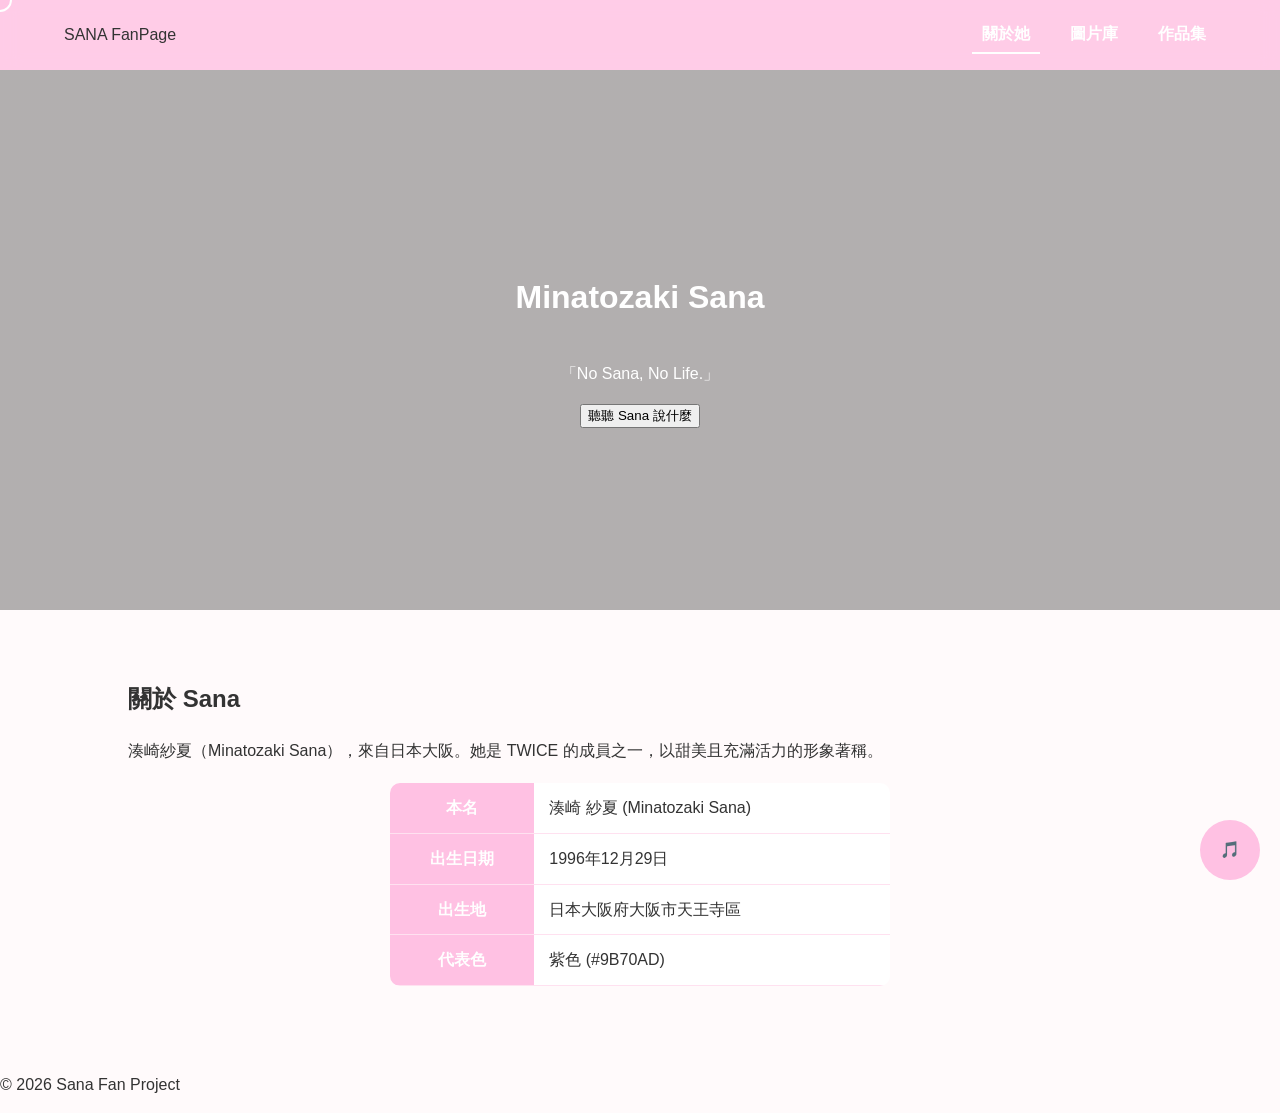
==== index.html @ d896c4f6 "Add files via upload" ====
<!DOCTYPE html>
<html lang="zh-Hant">

<head>
    <meta charset="UTF-8">
    <meta name="viewport" content="width=device-width, initial-scale=1.0">
    <title>Sana - No Sana No Life</title>
    <link rel="stylesheet" href="style.css">
    <link rel="icon" href="small.png" type="image/png">
</head>

<body>
    <div class="cursor-dot"></div>

    <!-- 導航欄 -->
    <nav>
        <div class="logo">SANA FanPage</div>

        <!-- 漢堡選單按鈕 -->
        <div class="menu-toggle" id="mobile-menu">
            <span class="bar"></span>
            <span class="bar"></span>
            <span class="bar"></span>
        </div>
        <!-- 確保這裡有 nav-list 這個 class -->
        <ul class="nav-list">
            <li><a href="index.html" class="active">關於她</a></li>
            <li><a href="gallery.html">圖片庫</a></li>
            <li><a href="works.html">作品集</a></li>
        </ul>
    </nav>

    <!-- 首頁區塊 -->
    <header id="home">
        <h1>Minatozaki Sana</h1>
        <!-- 建議把語錄盒移到首頁大圖這裡，視覺更平衡 -->
        <div class="quote-box">
            <p id="sana-quote">「No Sana, No Life.」</p>
            <button onclick="getRandomQuote()">聽聽 Sana 說什麼</button>
        </div>
    </header>

    <!-- 介紹區塊 -->
    <section id="about" class="reveal">
        <h2>關於 Sana</h2>
        <p>湊崎紗夏（Minatozaki Sana），來自日本大阪。她是 TWICE 的成員之一，以甜美且充滿活力的形象著稱。</p>

        <table class="sana-table">
            <tr>
                <th>本名</th>
                <td>湊崎 紗夏 (Minatozaki Sana)</td>
            </tr>
            <tr>
                <th>出生日期</th>
                <td>1996年12月29日</td>
            </tr>
            <tr>
                <th>出生地</th>
                <td>日本大阪府大阪市天王寺區</td>
            </tr>
            <tr>
                <th>代表色</th>
                <td>紫色 (#9B70AD)</td>
            </tr>
        </table>
    </section>

    <footer>
        <p>© 2026 Sana Fan Project</p>
    </footer>

    <!-- 音頻部分 -->
    <audio id="bgMusic" loop>
        <source src="sana-song.mp3" type="audio/mpeg">
    </audio>

    <!-- 修正：修復引號錯誤 -->
    <div id="music-control" class="music-btn">
        <span id="music-icon">🎵</span>
    </div>

    <script src="script.js"></script>
</body>

</html>
---- style.css ----
/* 基本設定 */
html {
    scroll-behavior: smooth;
}

/* 隱藏預設滑鼠 */
html,
body {
    cursor: none;
}

a,
button,
.gallery-img,
.music-btn {
    cursor: none;
}

body {
    font-family: 'Arial', sans-serif;
    margin: 0;
    line-height: 1.6;
    color: #333;
    background-color: #fffafb;
}

.cursor-dot {
    width: 20px;
    height: 20px;
    background-color: rgba(255, 193, 227, 0.6);
    border: 2px solid #ffffff;
    border-radius: 50%;
    position: fixed;
    pointer-events: none;
    z-index: 9999;
    /* 修正：加上逗號 */
    transform: translate(-50%, -50%);
    transition: transform 0.1s ease-out;
}

/* 導航欄樣式 */
nav {
    display: flex;
    justify-content: space-between;
    align-items: center;
    background: rgba(255, 193, 227, 0.8);
    backdrop-filter: blur(10px);
    -webkit-backdrop-filter: blur(10px);
    padding: 1rem 5%;
    position: sticky;
    top: 0;
    z-index: 1000;
}

/* 這裡是電腦版的選單 */
.nav-list {
    list-style: none;
    display: flex;
    margin: 0;
    padding: 0;
}

.nav-list li {
    margin-left: 20px;
}

nav a {
    text-decoration: none;
    color: white !important; /* 強制使用白色，避免被其他樣式干擾 */
    font-weight: bold;
    padding: 5px 10px;
    transition: all 0.3s ease;
    display: inline-block;
}

nav a.active {
    color: #ffdeeb; /* 讓文字顏色稍微亮一點 */
    border-bottom: 2px solid white; /* 加入白色底線 */
    padding-bottom: 5px; /* 讓底線跟文字有點距離 */
    transition: all 0.3s ease;
    opacity: 1; /* 確保是不透明的 */
}

/* 確保滑鼠移上去時也有回饋，但不影響 active 樣式 */
nav a:hover {
    color: #ffffff !important;
    background-color: rgba(255, 255, 255, 0.2);
    /* 加上淡淡的白色半透明背景 */
    border-radius: 5px;
    opacity: 1;
}

/* 4. 如果是在 Active 狀態下 hover，維持底線 */
nav a.active:hover {
    background-color: rgba(255, 255, 255, 0.3);
}

/* 漢堡按鈕設定 */
.menu-toggle {
    display: none;
    /* 電腦版隱藏 */
    flex-direction: column;
    cursor: pointer;
}

.bar {
    width: 25px;
    height: 3px;
    background-color: white;
    margin: 4px 0;
    transition: 0.4s;
}

.active-page {
    border-bottom: 2px solid white;
    color: #ffd1e8 !important;
}

/* --- 手機版響應式設計 --- */
@media (max-width: 768px) {
    .menu-toggle {
        display: flex;
        /* 手機版顯示 */
    }

    /* 修正：將原本橫排的選單改成隱藏的垂直選單 */
    .nav-list {
        display: none;
        flex-direction: column;
        width: 100%;
        position: absolute;
        top: 100%;
        left: 0;
        background-color: rgba(255, 193, 227, 0.95);
        padding: 10px 0;
        box-shadow: 0 5px 10px rgba(0, 0, 0, 0.1);
    }

    .nav-list.active {
        display: flex;
        /* 點擊後顯示 */
    }

    .nav-list li {
        margin: 15px 0;
        /* 增加間距 */
        text-align: center;
    }

    nav {
        padding: 1rem 5%;
        /* 修正：不可設為 100% */
        position: relative;
    }

    /* 漢堡變 X 的動畫 */
    .menu-toggle.is-active .bar:nth-child(2) {
        opacity: 0;
    }

    .menu-toggle.is-active .bar:nth-child(1) {
        transform: translateY(11px) rotate(45deg);
    }

    .menu-toggle.is-active .bar:nth-child(3) {
        transform: translateY(-11px) rotate(-45deg);
    }
}

/* 區塊樣式 */
header {
    height: 60vh;
    background: linear-gradient(rgba(0, 0, 0, 0.3), rgba(0, 0, 0, 0.3)), url('https://via.placeholder.com/1200x600') no-repeat center center/cover;
    color: white;
    display: flex;
    flex-direction: column;
    justify-content: center;
    align-items: center;
    text-align: center;
}

.reveal {
    position: relative;
    transform: translateY(50px);
    opacity: 0;
    transition: all 0.8s ease-out;
}

.reveal.active {
    transform: translateY(0);
    opacity: 1;
}

/* 表格與圖片庫 (維持原樣) */
.sana-table {
    width: 100%;
    max-width: 500px;
    margin: 20px auto;
    border-collapse: collapse;
    background: white;
    border-radius: 10px;
    overflow: hidden;
}

.sana-table th,
.sana-table td {
    padding: 12px 15px;
    border-bottom: 1px solid #ffe1f0;
}

.sana-table th {
    background-color: #ffc1e3;
    color: white;
}

.image-grid {
    display: grid;
    grid-template-columns: repeat(auto-fit, minmax(250px, 1fr));
    gap: 15px;
}

/* 影片容器，保持 16:9 比例 */
.video-container {
    position: relative;
    padding-bottom: 56.25%; /* 16:9 的比例計算 */
    height: 0;
    overflow: hidden;
    max-width: 100%;
    background: #000;
    margin-bottom: 30px;
    border-radius: 12px;
}

.video-container iframe {
    position: absolute;
    top: 0;
    left: 0;
    width: 100%;
    height: 100%;
    border: 0;
}

.work-item h3 {
    margin-top: 20px;
    color: #ffc1e3;
}

@media (max-width: 480px) {
    .image-grid {
        grid-template-columns: 1fr;
    }
}

.gallery-img {
    width: 100%;
    height: 250px;
    object-fit: cover;
    border-radius: 12px;
    transition: 0.3s;
}

.gallery-img:hover {
    transform: scale(1.05);
}

/* 燈箱與音樂按鈕 (維持原樣) */
.lightbox {
    display: none;
    position: fixed;
    z-index: 2000;
    top: 0;
    left: 0;
    width: 100%;
    height: 100%;
    background-color: rgba(0, 0, 0, 0.9);
    justify-content: center;
    align-items: center;
}

.music-btn {
    position: fixed;
    bottom: 20px;
    right: 20px;
    width: 60px;
    height: 60px;
    background-color: #ffc1e3;
    border-radius: 50%;
    display: flex;
    justify-content: center;
    align-items: center;
    z-index: 3000;
}

.playing #music-icon {
    animation: rotate 3s linear infinite;
}

@keyframes rotate {
    from {
        transform: rotate(0deg);
    }

    to {
        transform: rotate(360deg);
    }
}

section {
    padding: 50px 10%;
}
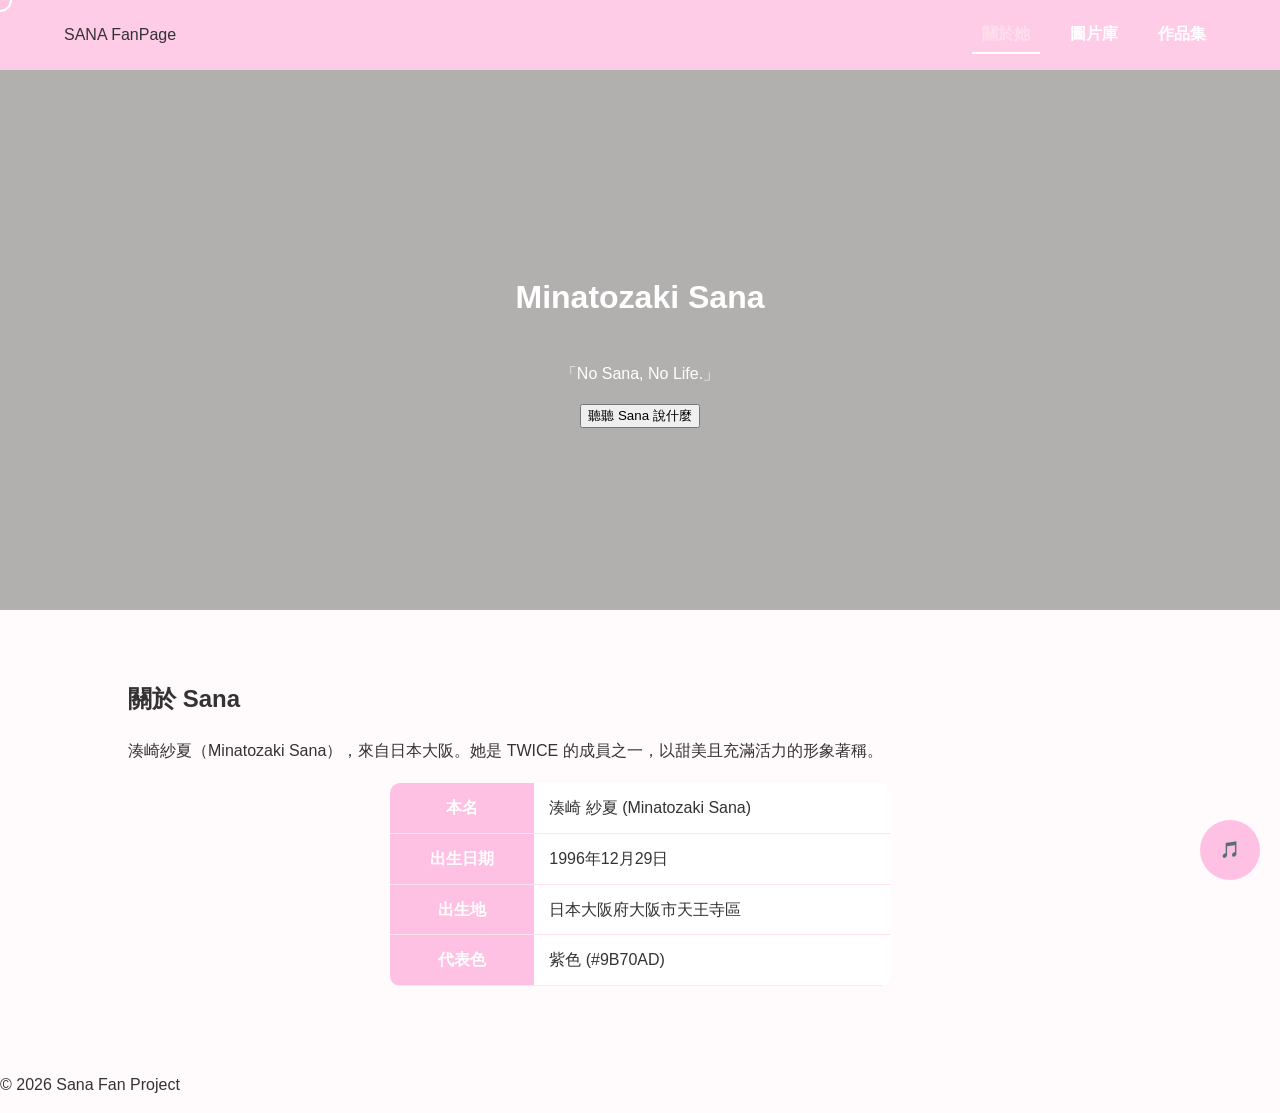
==== commit 05702c3b: "Add files via upload" ====
--- a/index.html
+++ b/index.html
@@ -6,7 +6,8 @@
     <meta name="viewport" content="width=device-width, initial-scale=1.0">
     <title>Sana - No Sana No Life</title>
     <link rel="stylesheet" href="style.css">
-    <link rel="icon" href="small.png" type="image/png">
+    <link rel="shortcut icon" href="./small.png?v=3" type="image/png">
+    <link rel="apple-touch-icon" href="./small.png?v=3" type="image/png">
 </head>
 
 <body>
--- a/style.css
+++ b/style.css
@@ -35,7 +35,6 @@
     z-index: 9999;
     /* 修正：加上逗號 */
     transform: translate(-50%, -50%);
-    transition: transform 0.1s ease-out;
 }
 
 /* 導航欄樣式 */
@@ -74,7 +73,7 @@
 }
 
 nav a.active {
-    color: #ffdeeb; /* 讓文字顏色稍微亮一點 */
+    color: #ffdeeb !important; /* 讓文字顏色稍微亮一點 */
     border-bottom: 2px solid white; /* 加入白色底線 */
     padding-bottom: 5px; /* 讓底線跟文字有點距離 */
     transition: all 0.3s ease;
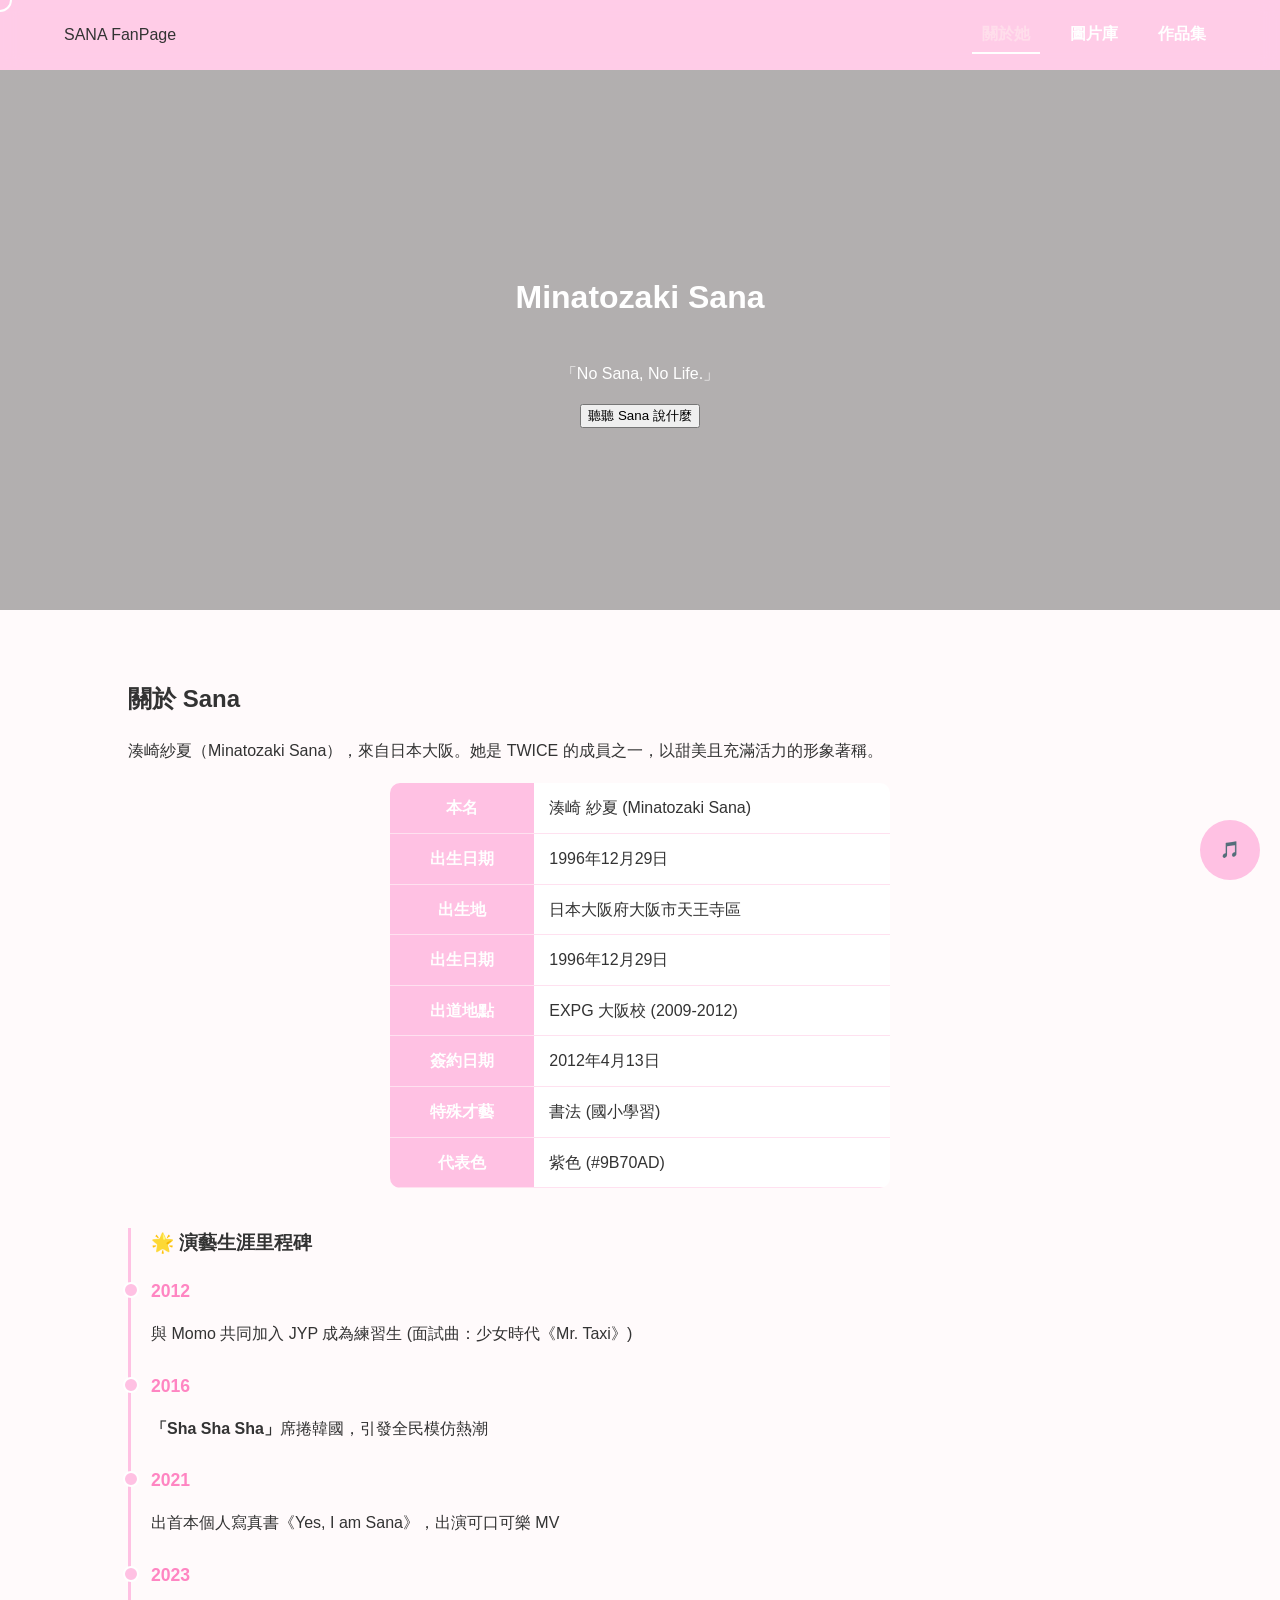
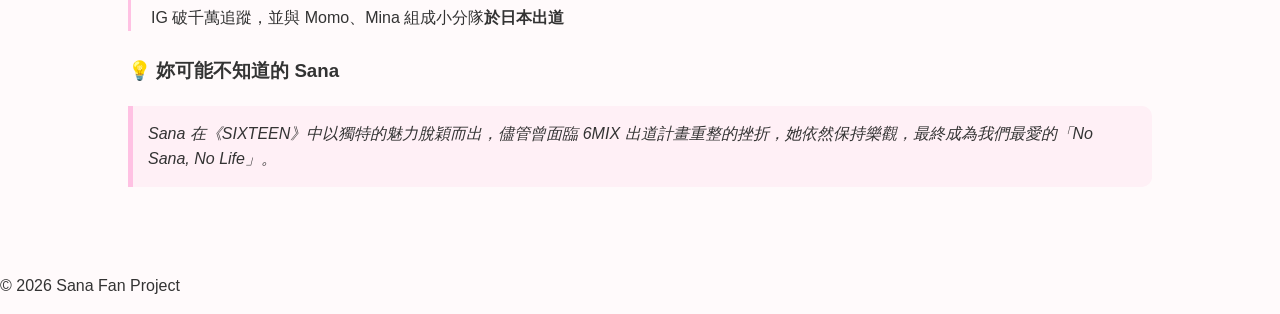
==== commit 4260dfa0: "Add files via upload" ====
--- a/index.html
+++ b/index.html
@@ -46,24 +46,77 @@
         <h2>關於 Sana</h2>
         <p>湊崎紗夏（Minatozaki Sana），來自日本大阪。她是 TWICE 的成員之一，以甜美且充滿活力的形象著稱。</p>
 
-        <table class="sana-table">
-            <tr>
-                <th>本名</th>
-                <td>湊崎 紗夏 (Minatozaki Sana)</td>
-            </tr>
-            <tr>
-                <th>出生日期</th>
-                <td>1996年12月29日</td>
-            </tr>
-            <tr>
-                <th>出生地</th>
-                <td>日本大阪府大阪市天王寺區</td>
-            </tr>
-            <tr>
-                <th>代表色</th>
-                <td>紫色 (#9B70AD)</td>
-            </tr>
-        </table>
+
+        <!-- 1. 基本資料表格 -->
+        <div>
+            <table class="sana-table">
+                <tr>
+                    <th>本名</th>
+                    <td>湊崎 紗夏 (Minatozaki Sana)</td>
+                </tr>
+             <tr>
+                    <th>出生日期</th>
+                    <td>1996年12月29日</td>
+                </tr>
+                <tr>
+                    <th>出生地</th>
+                    <td>日本大阪府大阪市天王寺區</td>
+                </tr>
+                <tr>
+                    <th>出生日期</th>
+                    <td>1996年12月29日</td>
+                </tr>
+                <tr>
+                    <th>出道地點</th>
+                    <td>EXPG 大阪校 (2009-2012)</td>
+                </tr>
+                <tr>
+                    <th>簽約日期</th>
+                    <td>2012年4月13日</td>
+                </tr>
+                <tr>
+                    <th>特殊才藝</th>
+                    <td>書法 (國小學習)</td>
+                </tr>
+                <tr>
+                    <th>代表色</th>
+                    <td>紫色 (#9B70AD)</td>
+                </tr>
+            </table>
+        </div>
+
+        <!-- 2. 生涯時間軸 -->
+        <div class="timeline">
+            <h3>🌟 演藝生涯里程碑</h3>
+
+            <div class="timeline-item">
+                <span class="year">2012</span>
+                <p>與 Momo 共同加入 JYP 成為練習生 (面試曲：少女時代《Mr. Taxi》)</p>
+            </div>
+
+            <div class="timeline-item">
+                <span class="year">2016</span>
+                <p><strong>「Sha Sha Sha」</strong>席捲韓國，引發全民模仿熱潮</p>
+            </div>
+
+            <div class="timeline-item">
+                <span class="year">2021</span>
+                <p>出首本個人寫真書《Yes, I am Sana》，出演可口可樂 MV</p>
+            </div>
+            
+            <div class="timeline-item">
+                <span class="year">2023</span>
+                <p>IG 破千萬追蹤，並與 Momo、Mina 組成小分隊<strong>於日本出道</strong></p>
+            </div>
+        </div>
+
+        <!-- 3. 小知識/爭議澄清 (用溫馨的方式呈現) -->
+        <div class="sana-facts">
+            <h3>💡 妳可能不知道的 Sana</h3>
+            <blockquote>
+                Sana 在《SIXTEEN》中以獨特的魅力脫穎而出，儘管曾面臨 6MIX 出道計畫重整的挫折，她依然保持樂觀，最終成為我們最愛的「No Sana, No Life」。
+            </blockquote>
+        </div>
     </section>
 
     <footer>
--- a/style.css
+++ b/style.css
@@ -115,6 +115,48 @@
     color: #ffd1e8 !important;
 }
 
+/* 時間軸樣式 */
+.timeline {
+    margin-top: 40px;
+    border-left: 3px solid #ffc1e3;
+    padding-left: 20px;
+}
+
+.timeline-item {
+    margin-bottom: 25px;
+    position: relative;
+}
+
+/* 時間軸的小圓點 */
+.timeline-item::before {
+    content: '';
+    position: absolute;
+    left: -28px;
+    top: 5px;
+    width: 12px;
+    height: 12px;
+    background-color: #ffc1e3;
+    border-radius: 50%;
+    border: 2px solid white;
+}
+
+.year {
+    font-weight: bold;
+    color: #ff85c2;
+    font-size: 1.1rem;
+    display: block;
+}
+
+/* 引用塊樣式 */
+blockquote {
+    border-left: 5px solid #ffc1e3;
+    background: #fff0f6;
+    padding: 15px;
+    margin: 20px 0;
+    font-style: italic;
+    border-radius: 0 10px 10px 0;
+}
+
 /* --- 手機版響應式設計 --- */
 @media (max-width: 768px) {
     .menu-toggle {
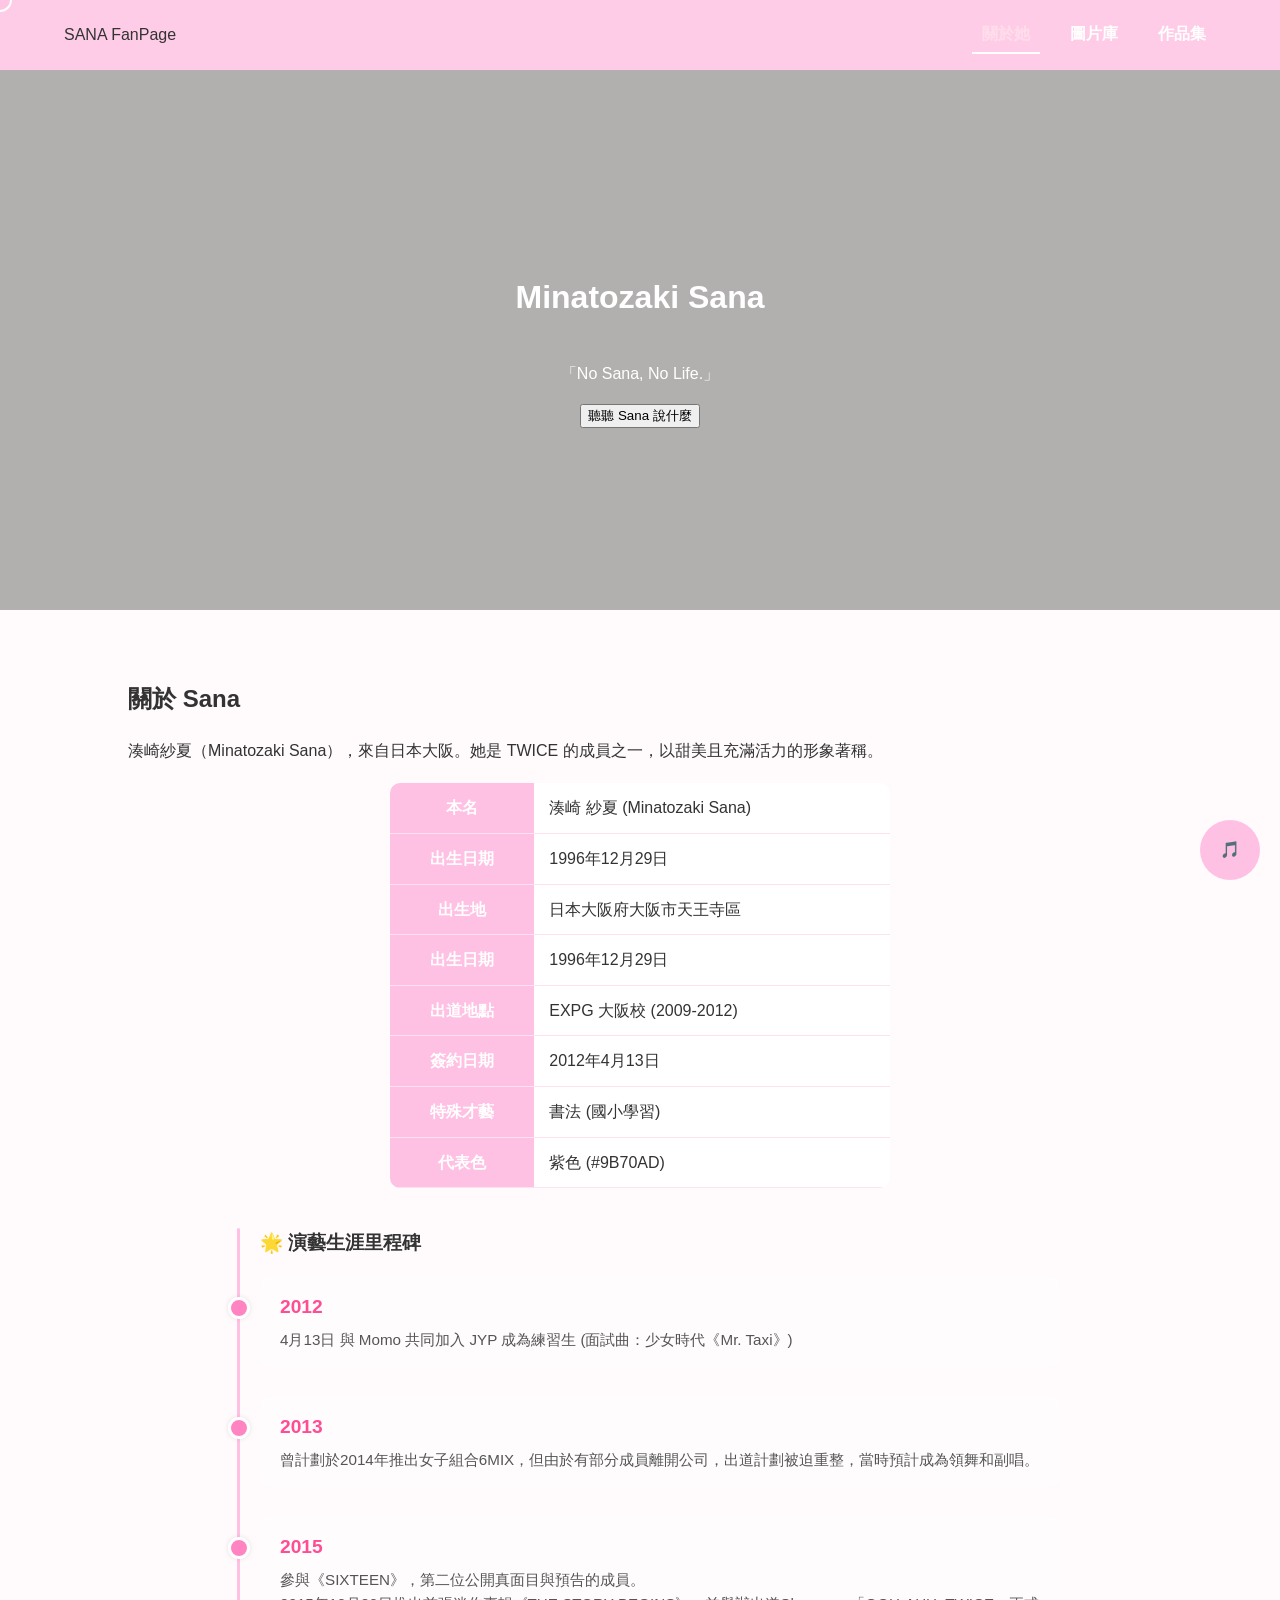
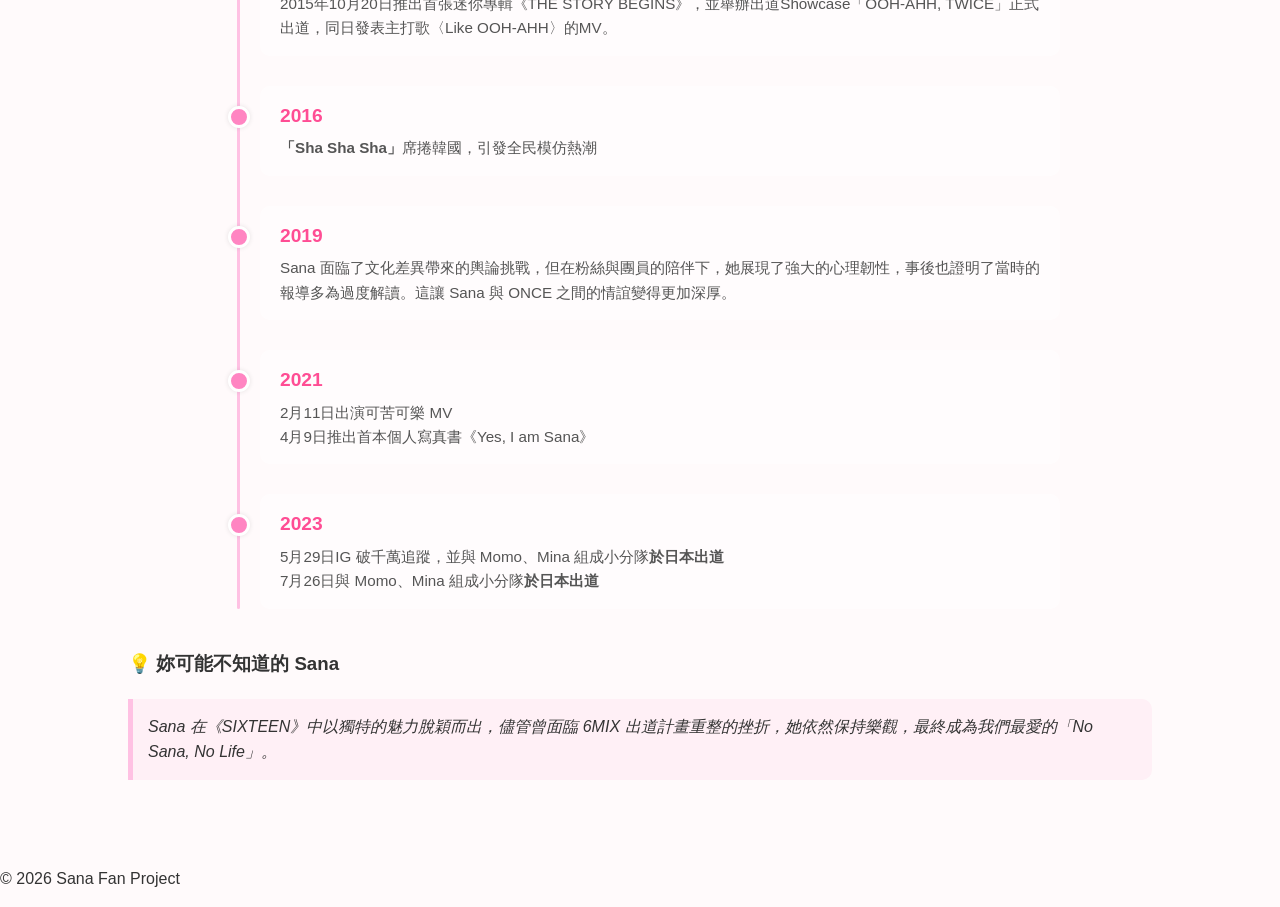
==== commit 0a74eee6: "Add files via upload" ====
--- a/index.html
+++ b/index.html
@@ -91,7 +91,18 @@
 
             <div class="timeline-item">
                 <span class="year">2012</span>
-                <p>與 Momo 共同加入 JYP 成為練習生 (面試曲：少女時代《Mr. Taxi》)</p>
+                <p>4月13日 與 Momo 共同加入 JYP 成為練習生 (面試曲：少女時代《Mr. Taxi》)</p>
+            </div>
+
+            <div class="timeline-item">
+                <span class="year">2013</span>
+                <p>曾計劃於2014年推出女子組合6MIX，但由於有部分成員離開公司，出道計劃被迫重整，當時預計成為領舞和副唱。</p>
+            </div>
+
+            <div class="timeline-item">
+                <span class="year">2015</span>
+                <p>參與《SIXTEEN》，第二位公開真面目與預告的成員。</p>
+                <p>2015年10月20日推出首張迷你專輯《THE STORY BEGINS》，並舉辦出道Showcase「OOH-AHH, TWICE」正式出道，同日發表主打歌〈Like OOH-AHH〉的MV。</p>
             </div>
 
             <div class="timeline-item">
@@ -100,13 +111,20 @@
             </div>
 
             <div class="timeline-item">
+                <span class="year">2019</span>
+                <p>Sana 面臨了文化差異帶來的輿論挑戰，但在粉絲與團員的陪伴下，她展現了強大的心理韌性，事後也證明了當時的報導多為過度解讀。這讓 Sana 與 ONCE 之間的情誼變得更加深厚。</p>
+            </div>
+
+            <div class="timeline-item">
                 <span class="year">2021</span>
-                <p>出首本個人寫真書《Yes, I am Sana》，出演可口可樂 MV</p>
+                <p>2月11日出演可苦可樂 MV</p>
+                <p>4月9日推出首本個人寫真書《Yes, I am Sana》</p>
             </div>
             
             <div class="timeline-item">
                 <span class="year">2023</span>
-                <p>IG 破千萬追蹤，並與 Momo、Mina 組成小分隊<strong>於日本出道</strong></p>
+                <p>5月29日IG 破千萬追蹤，並與 Momo、Mina 組成小分隊<strong>於日本出道</strong></p>
+                <p>7月26日與 Momo、Mina 組成小分隊<strong>於日本出道</strong></p>
             </div>
         </div>
 
--- a/style.css
+++ b/style.css
@@ -115,36 +115,78 @@
     color: #ffd1e8 !important;
 }
 
-/* 時間軸樣式 */
+/* 時間軸主容器 */
 .timeline {
-    margin-top: 40px;
-    border-left: 3px solid #ffc1e3;
-    padding-left: 20px;
-}
-
-.timeline-item {
-    margin-bottom: 25px;
+    margin: 40px auto;
+    max-width: 800px;
+    /* 限制寬度，讓閱讀更舒服 */
     position: relative;
-}
-
-/* 時間軸的小圓點 */
-.timeline-item::before {
+    padding-left: 40px;
+    /* 增加左邊距給線條空間 */
+    text-align: left;
+    /* 確保文字靠左 */
+}
+
+/* 垂直線條 */
+.timeline::before {
     content: '';
     position: absolute;
-    left: -28px;
-    top: 5px;
-    width: 12px;
-    height: 12px;
-    background-color: #ffc1e3;
+    left: 17px;
+    /* 線條位置 */
+    top: 0;
+    bottom: 0;
+    width: 3px;
+    background: #ffc1e3;
+    border-radius: 3px;
+}
+
+/* 每個時間點項目 */
+.timeline-item {
+    position: relative;
+    margin-bottom: 30px;
+    padding: 15px 20px;
+    background: rgba(255, 255, 255, 0.5);
+    /* 淡淡的背景色 */
+    border-radius: 10px;
+    transition: all 0.3s ease;
+}
+
+/* 滑鼠移入時項目變色 */
+.timeline-item:hover {
+    background: rgba(255, 193, 227, 0.2);
+    transform: translateX(10px);
+    /* 輕微右移特效 */
+}
+
+/* 時間軸上的小圓點 */
+.timeline-item::after {
+    content: '';
+    position: absolute;
+    left: -32px;
+    /* 這裡要根據 .timeline::before 的位置精準對齊 */
+    top: 20px;
+    width: 16px;
+    height: 16px;
+    background-color: #ff85c2;
+    border: 3px solid #fff;
     border-radius: 50%;
-    border: 2px solid white;
+    z-index: 2;
+    box-shadow: 0 0 5px rgba(0, 0, 0, 0.1);
 }
 
 .year {
     font-weight: bold;
-    color: #ff85c2;
-    font-size: 1.1rem;
+    color: #ff4d94;
+    /* 讓年份顏色更深一點更顯眼 */
+    font-size: 1.2rem;
+    margin-bottom: 5px;
     display: block;
+}
+
+.timeline-item p {
+    margin: 0;
+    color: #555;
+    font-size: 0.95rem;
 }
 
 /* 引用塊樣式 */
@@ -305,17 +347,49 @@
 }
 
 /* 燈箱與音樂按鈕 (維持原樣) */
+/* 燈箱背景 */
 .lightbox {
     display: none;
+    /* 預設隱藏 */
     position: fixed;
-    z-index: 2000;
     top: 0;
     left: 0;
     width: 100%;
     height: 100%;
     background-color: rgba(0, 0, 0, 0.9);
-    justify-content: center;
-    align-items: center;
+    /* 半透明黑背景 */
+    z-index: 10000;
+    /* 確保在最上層 */
+    cursor: zoom-out;
+    /* 滑鼠變成縮小圖示 */
+    backdrop-filter: blur(5px);
+    /* 背景模糊感，更高級 */
+    opacity: 0;
+    transition: opacity 0.3s ease;
+}
+
+.lightbox.active {
+    display: flex;
+        justify-content: center;
+        /* 水平置中 */
+        align-items: center;
+        /* 垂直置中 */
+        opacity: 1;
+}
+
+/* 燈箱內的圖片 */
+.lightbox img {
+    max-width: 90%;
+    max-height: 80%;
+    border-radius: 10px;
+    box-shadow: 0 0 20px rgba(255, 193, 227, 0.5);
+    /* 給 Sana 的照片加一點粉色光暈 */
+    transform: scale(0.8);
+    transition: transform 0.3s ease;
+}
+
+.lightbox.active img {
+    transform: scale(1);
 }
 
 .music-btn {
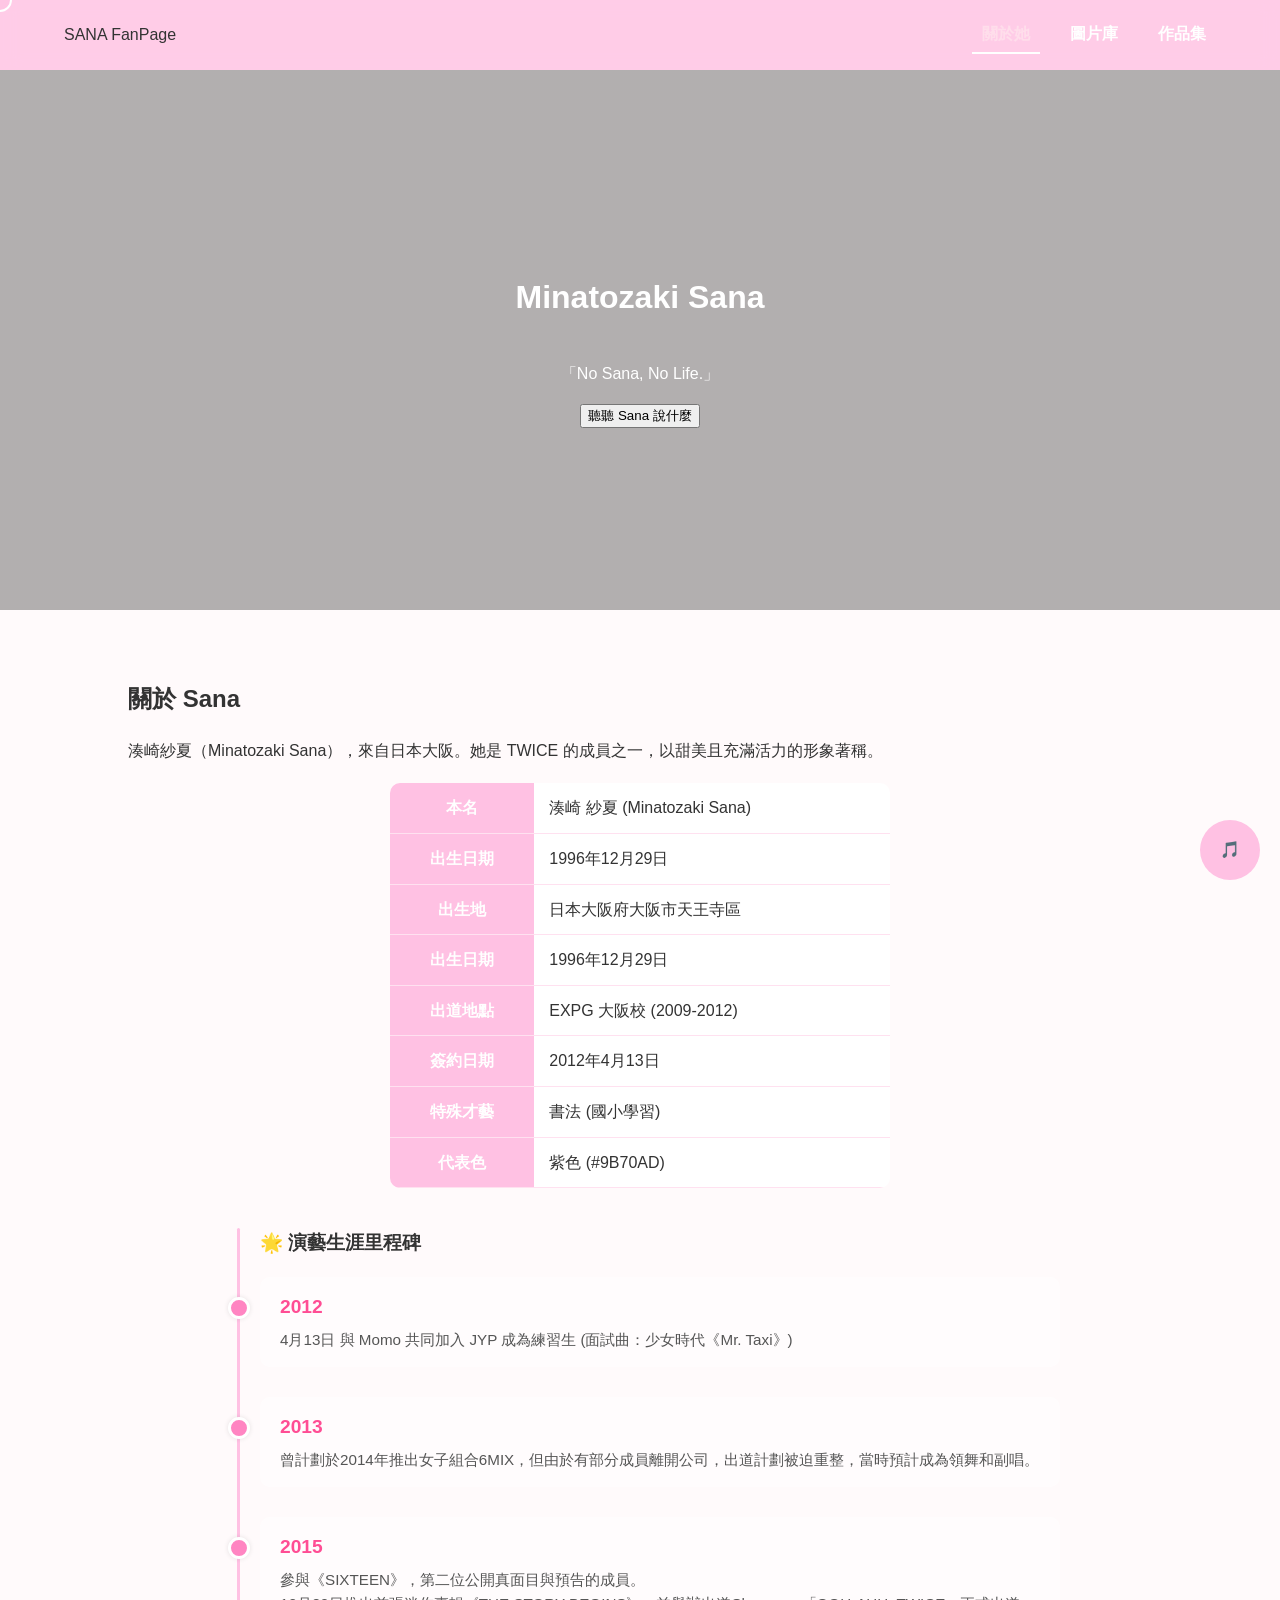
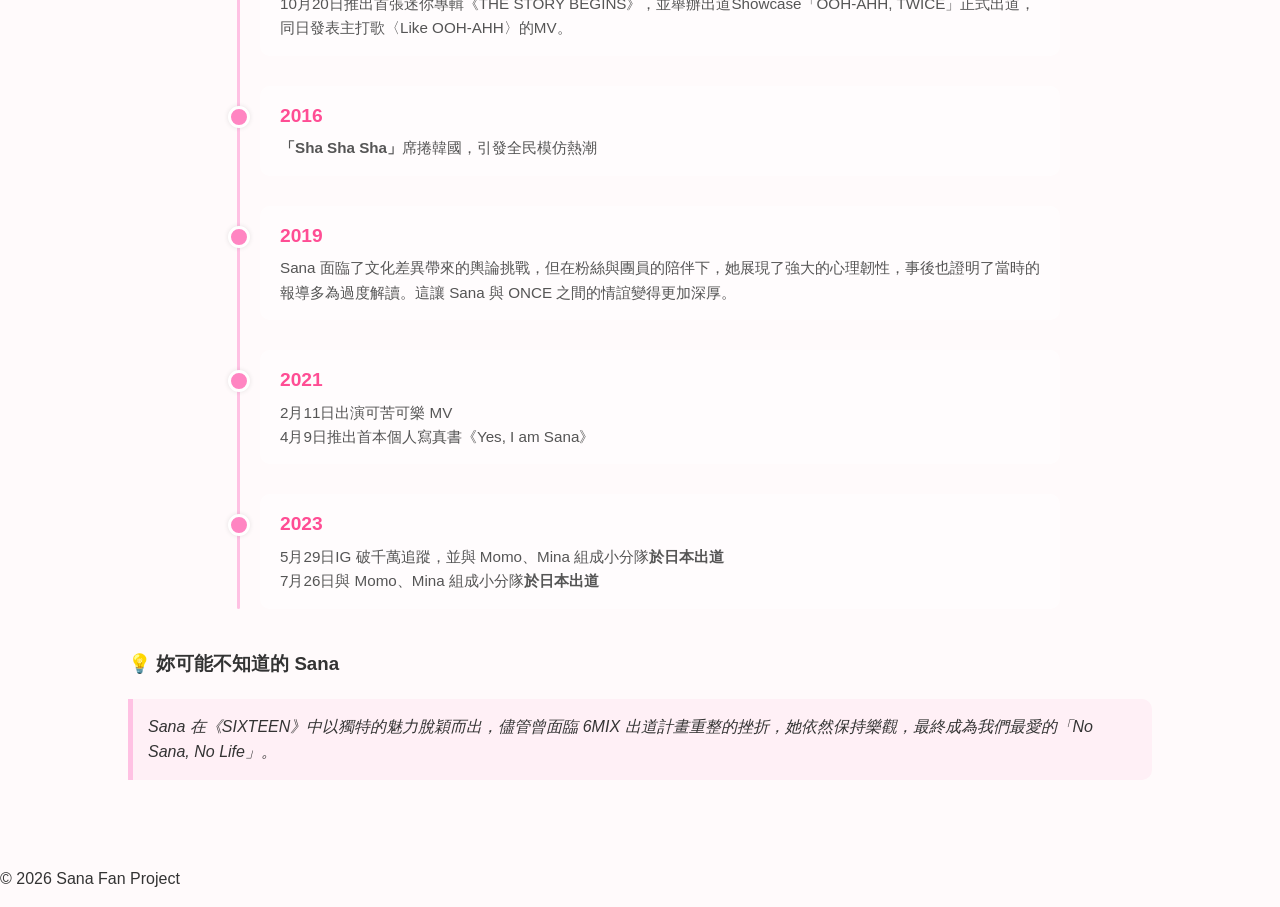
==== commit 6fec0069: "Update index.html" ====
--- a/index.html
+++ b/index.html
@@ -102,7 +102,7 @@
             <div class="timeline-item">
                 <span class="year">2015</span>
                 <p>參與《SIXTEEN》，第二位公開真面目與預告的成員。</p>
-                <p>2015年10月20日推出首張迷你專輯《THE STORY BEGINS》，並舉辦出道Showcase「OOH-AHH, TWICE」正式出道，同日發表主打歌〈Like OOH-AHH〉的MV。</p>
+                <p>10月20日推出首張迷你專輯《THE STORY BEGINS》，並舉辦出道Showcase「OOH-AHH, TWICE」正式出道，同日發表主打歌〈Like OOH-AHH〉的MV。</p>
             </div>
 
             <div class="timeline-item">
@@ -154,4 +154,4 @@
     <script src="script.js"></script>
 </body>
 
-</html>+</html>
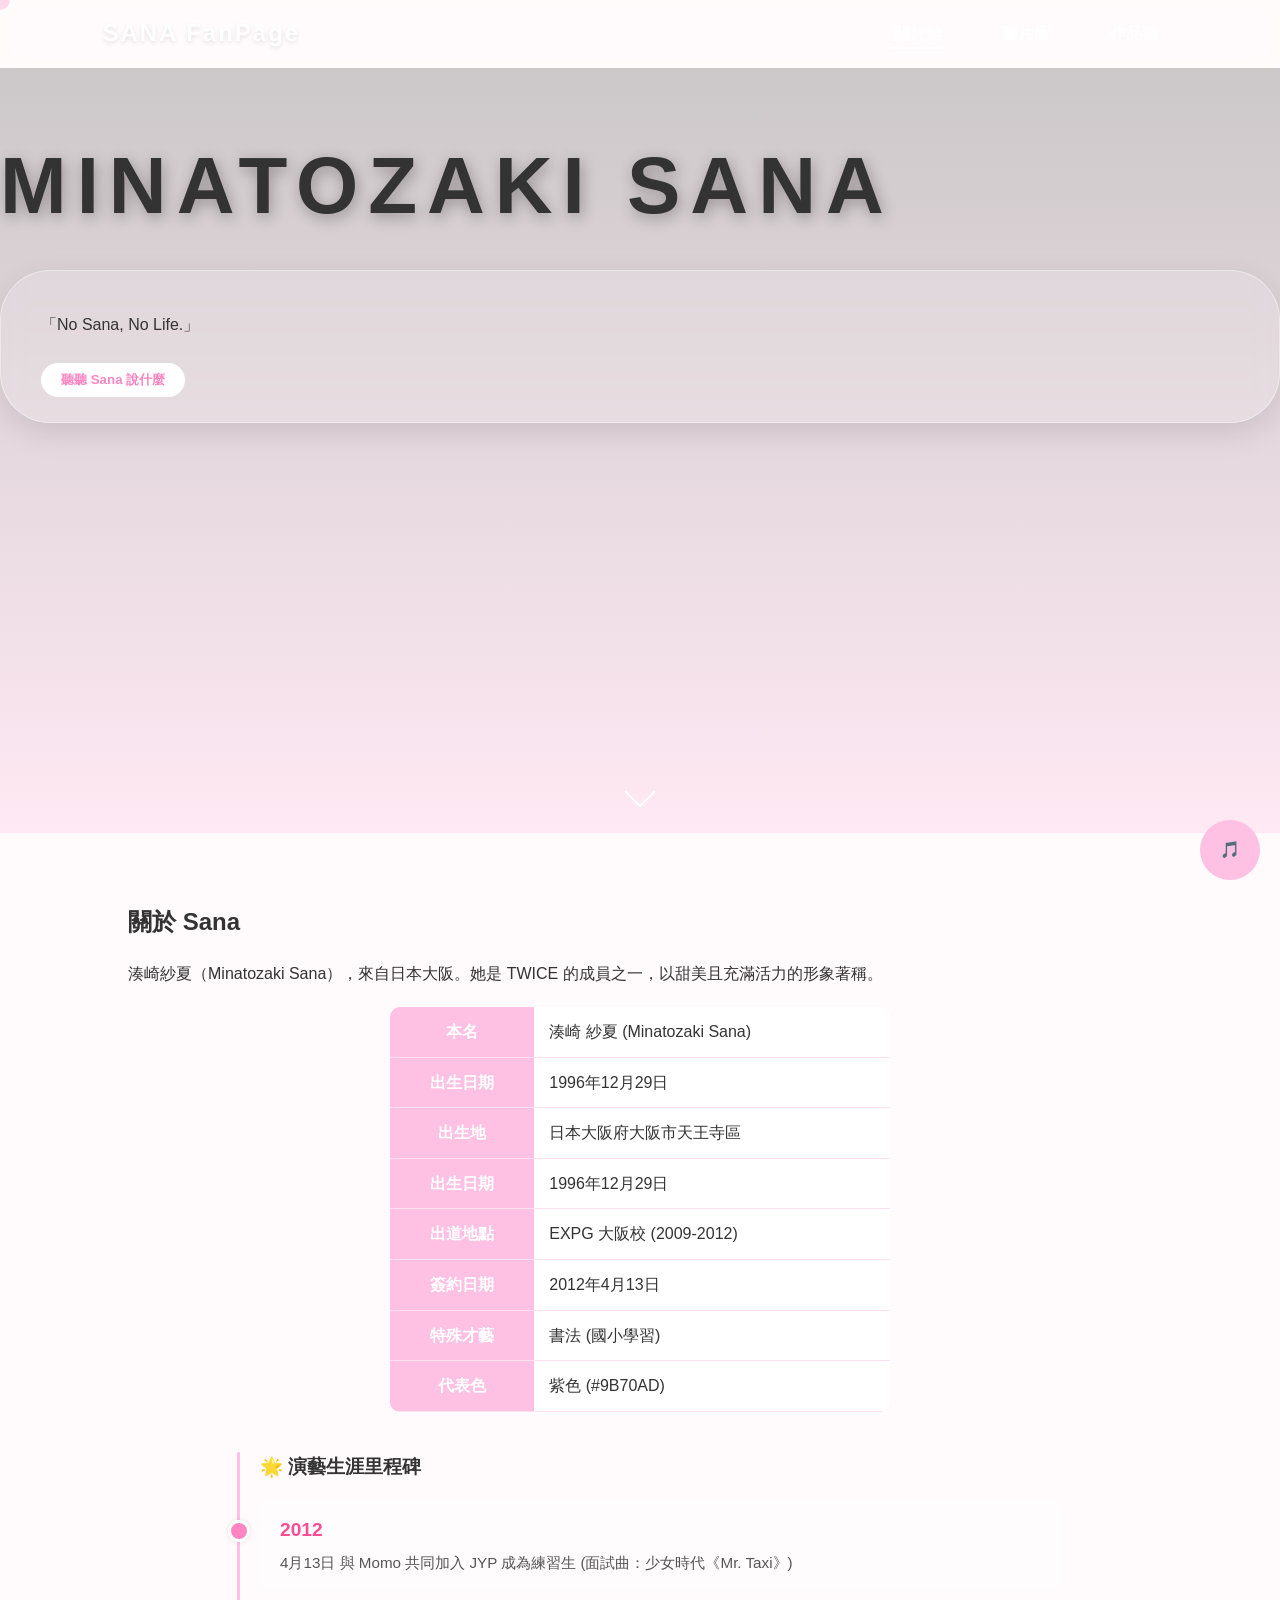
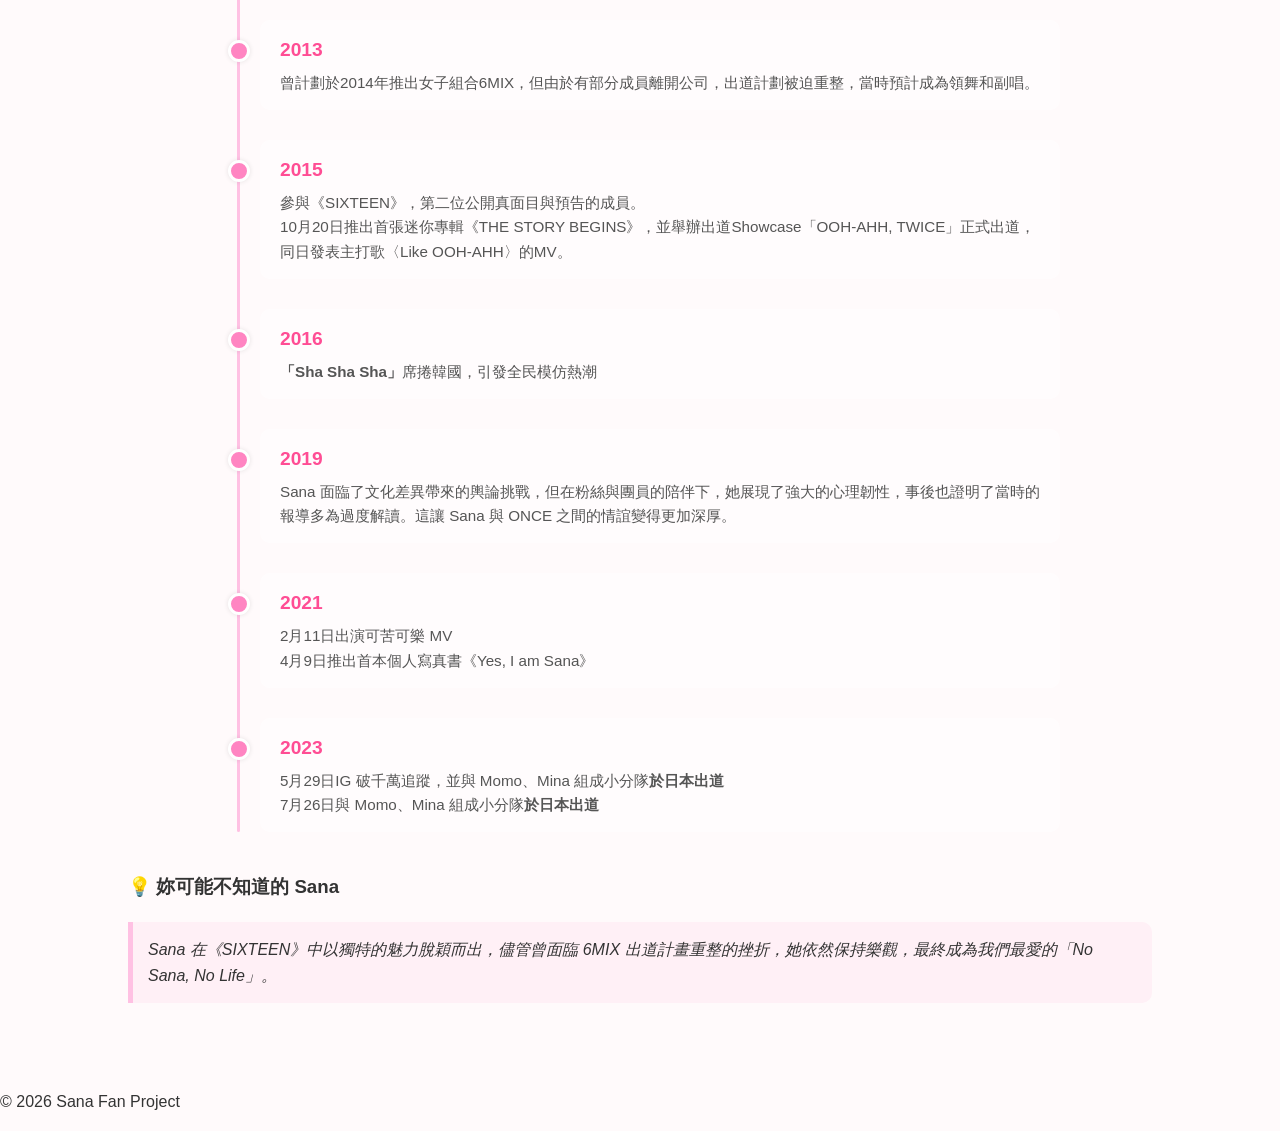
==== commit 13d9ccad: "Add files via upload" ====
--- a/index.html
+++ b/index.html
@@ -39,6 +39,9 @@
             <p id="sana-quote">「No Sana, No Life.」</p>
             <button onclick="getRandomQuote()">聽聽 Sana 說什麼</button>
         </div>
+        <div class="scroll-down">
+            <span></span>
+        </div>
     </header>
 
     <!-- 介紹區塊 -->
@@ -54,7 +57,7 @@
                     <th>本名</th>
                     <td>湊崎 紗夏 (Minatozaki Sana)</td>
                 </tr>
-             <tr>
+            <tr>
                     <th>出生日期</th>
                     <td>1996年12月29日</td>
                 </tr>
@@ -154,4 +157,4 @@
     <script src="script.js"></script>
 </body>
 
-</html>
+</html>
--- a/style.css
+++ b/style.css
@@ -38,20 +38,32 @@
 }
 
 /* 導航欄樣式 */
+/* 導航欄主體 - 維持你的玻璃擬態 */
 nav {
     display: flex;
     justify-content: space-between;
     align-items: center;
-    background: rgba(255, 193, 227, 0.8);
-    backdrop-filter: blur(10px);
-    -webkit-backdrop-filter: blur(10px);
-    padding: 1rem 5%;
+    background: rgba(255, 193, 227, 0.2);
+    backdrop-filter: blur(10px) saturate(150%);
+    -webkit-backdrop-filter: blur(10px) saturate(150%);
+    padding: 0.8rem 8%;
     position: sticky;
     top: 0;
     z-index: 1000;
-}
-
-/* 這裡是電腦版的選單 */
+    transition: all 0.3s ease;
+    /* 建議加這行，讓邊界更清晰 */
+    border-bottom: 1px solid rgba(255, 255, 255, 0.1);
+}
+
+/* Logo 樣式 */
+.logo {
+    font-size: 1.5rem;
+    font-weight: 900;
+    letter-spacing: 2px;
+    color: white;
+    text-shadow: 0 2px 4px rgba(0, 0, 0, 0.1);
+}
+
 .nav-list {
     list-style: none;
     display: flex;
@@ -63,35 +75,55 @@
     margin-left: 20px;
 }
 
+/* 基礎連結樣式 - 補上基礎設定 */
 nav a {
+    position: relative;
+    padding: 8px 15px;
+    margin: 0 5px;
     text-decoration: none;
-    color: white !important; /* 強制使用白色，避免被其他樣式干擾 */
+    /* 移除預設底線 */
+    color: white !important;
+    /* 確保預設是白色 */
     font-weight: bold;
-    padding: 5px 10px;
     transition: all 0.3s ease;
     display: inline-block;
 }
 
+/* 優雅的底線動畫 */
+nav a::after {
+    content: '';
+    position: absolute;
+    width: 0;
+    height: 2px;
+    bottom: 5px;
+    /* 稍微往上一點，不要貼死邊緣 */
+    left: 50%;
+    background-color: white;
+    transition: all 0.3s cubic-bezier(0.4, 0, 0.2, 1);
+    /* 換一個更有質感的動畫曲線 */
+    transform: translateX(-50%);
+}
+
+/* 懸停與啟動狀態的底線伸長 */
+nav a:hover::after,
+nav a.active::after {
+    width: 70%;
+    /* 不要 100% 滿，80% 或 70% 看起來更高級 */
+}
+
+/* 處理 Active 狀態 */
 nav a.active {
-    color: #ffdeeb !important; /* 讓文字顏色稍微亮一點 */
-    border-bottom: 2px solid white; /* 加入白色底線 */
-    padding-bottom: 5px; /* 讓底線跟文字有點距離 */
-    transition: all 0.3s ease;
-    opacity: 1; /* 確保是不透明的 */
-}
-
-/* 確保滑鼠移上去時也有回饋，但不影響 active 樣式 */
+    border-bottom: none !important;
+    /* 確保舊樣式消失 */
+    color: white !important;
+}
+
+/* 懸停時的微交互 - 建議把背景色調淡 */
 nav a:hover {
-    color: #ffffff !important;
-    background-color: rgba(255, 255, 255, 0.2);
-    /* 加上淡淡的白色半透明背景 */
-    border-radius: 5px;
+    background-color: rgba(255, 255, 255, 0.1);
+    /* 調低一點 */
+    border-radius: 8px;
     opacity: 1;
-}
-
-/* 4. 如果是在 Active 狀態下 hover，維持底線 */
-nav a.active:hover {
-    background-color: rgba(255, 255, 255, 0.3);
 }
 
 /* 漢堡按鈕設定 */
@@ -214,7 +246,7 @@
         position: absolute;
         top: 100%;
         left: 0;
-        background-color: rgba(255, 193, 227, 0.95);
+        background-color: rgba(255, 193, 227, 0.98);
         padding: 10px 0;
         box-shadow: 0 5px 10px rgba(0, 0, 0, 0.1);
     }
@@ -230,6 +262,7 @@
         text-align: center;
     }
 
+
     nav {
         padding: 1rem 5%;
         /* 修正：不可設為 100% */
@@ -252,14 +285,117 @@
 
 /* 區塊樣式 */
 header {
-    height: 60vh;
-    background: linear-gradient(rgba(0, 0, 0, 0.3), rgba(0, 0, 0, 0.3)), url('https://via.placeholder.com/1200x600') no-repeat center center/cover;
+    height: 85vh;
+    /* 稍微增加高度，更有張力 */
+    background:
+        linear-gradient(to bottom, rgba(0, 0, 0, 0.2), rgba(255, 193, 227, 0.3)),
+        /* 加入粉色調漸層 */
+        url('your-sana-image.jpg') no-repeat center center/cover;
+    position: relative;
+    overflow: hidden;
+}
+
+/* 主標題：加強層次感 */
+header h1 {
+    font-size: 5rem;
+    font-weight: 900;
+    text-transform: uppercase;
+    letter-spacing: 10px;
+    margin-bottom: 20px;
+    animation: fadeInUp 1.2s ease;
+    /* 入場動畫 */
+    text-shadow: 2px 4px 15px rgba(0, 0, 0, 0.3);
+}
+
+/* 語錄盒升級：變成精緻的小卡片 */
+.quote-box {
+    background: rgba(255, 255, 255, 0.15);
+    backdrop-filter: blur(10px);
+    padding: 25px 40px;
+    border-radius: 50px;
+    /* 圓角膠囊型 */
+    border: 1px solid rgba(255, 255, 255, 0.4);
+    box-shadow: 0 10px 30px rgba(0, 0, 0, 0.1);
+    animation: floating 3s ease-in-out infinite;
+    /* 漂浮動畫 */
+}
+
+/* 語錄按鈕美化 */
+.quote-box button {
+    background: white;
+    color: #ff85c2;
+    border: none;
+    padding: 8px 20px;
+    border-radius: 20px;
+    font-weight: bold;
+    margin-top: 10px;
+    transition: 0.3s;
+}
+
+.quote-box button:hover {
+    background: #ffc1e3;
     color: white;
-    display: flex;
-    flex-direction: column;
-    justify-content: center;
-    align-items: center;
-    text-align: center;
+    transform: translateY(-3px);
+}
+
+/* 動態效果關鍵影格 */
+@keyframes floating {
+    0% {
+        transform: translateY(0px);
+    }
+
+    50% {
+        transform: translateY(-15px);
+    }
+
+    100% {
+        transform: translateY(0px);
+    }
+}
+
+@keyframes fadeInUp {
+    from {
+        opacity: 0;
+        transform: translateY(30px);
+    }
+
+    to {
+        opacity: 1;
+        transform: translateY(0);
+    }
+}
+
+.scroll-down {
+    position: absolute;
+    bottom: 30px;
+    left: 50%;
+    transform: translateX(-50%);
+}
+
+.scroll-down span {
+    display: block;
+    width: 20px;
+    height: 20px;
+    border-bottom: 2px solid white;
+    border-right: 2px solid white;
+    transform: rotate(45deg);
+    animation: arrow 2s infinite;
+}
+
+@keyframes arrow {
+    0% {
+        opacity: 0;
+        transform: rotate(45deg) translate(-20px, -20px);
+    }
+
+    50% {
+        opacity: 1;
+    }
+
+    100% {
+        opacity: 0;
+        transform: rotate(45deg) translate(20px, 20px);
+    }
 }
 
 .reveal {
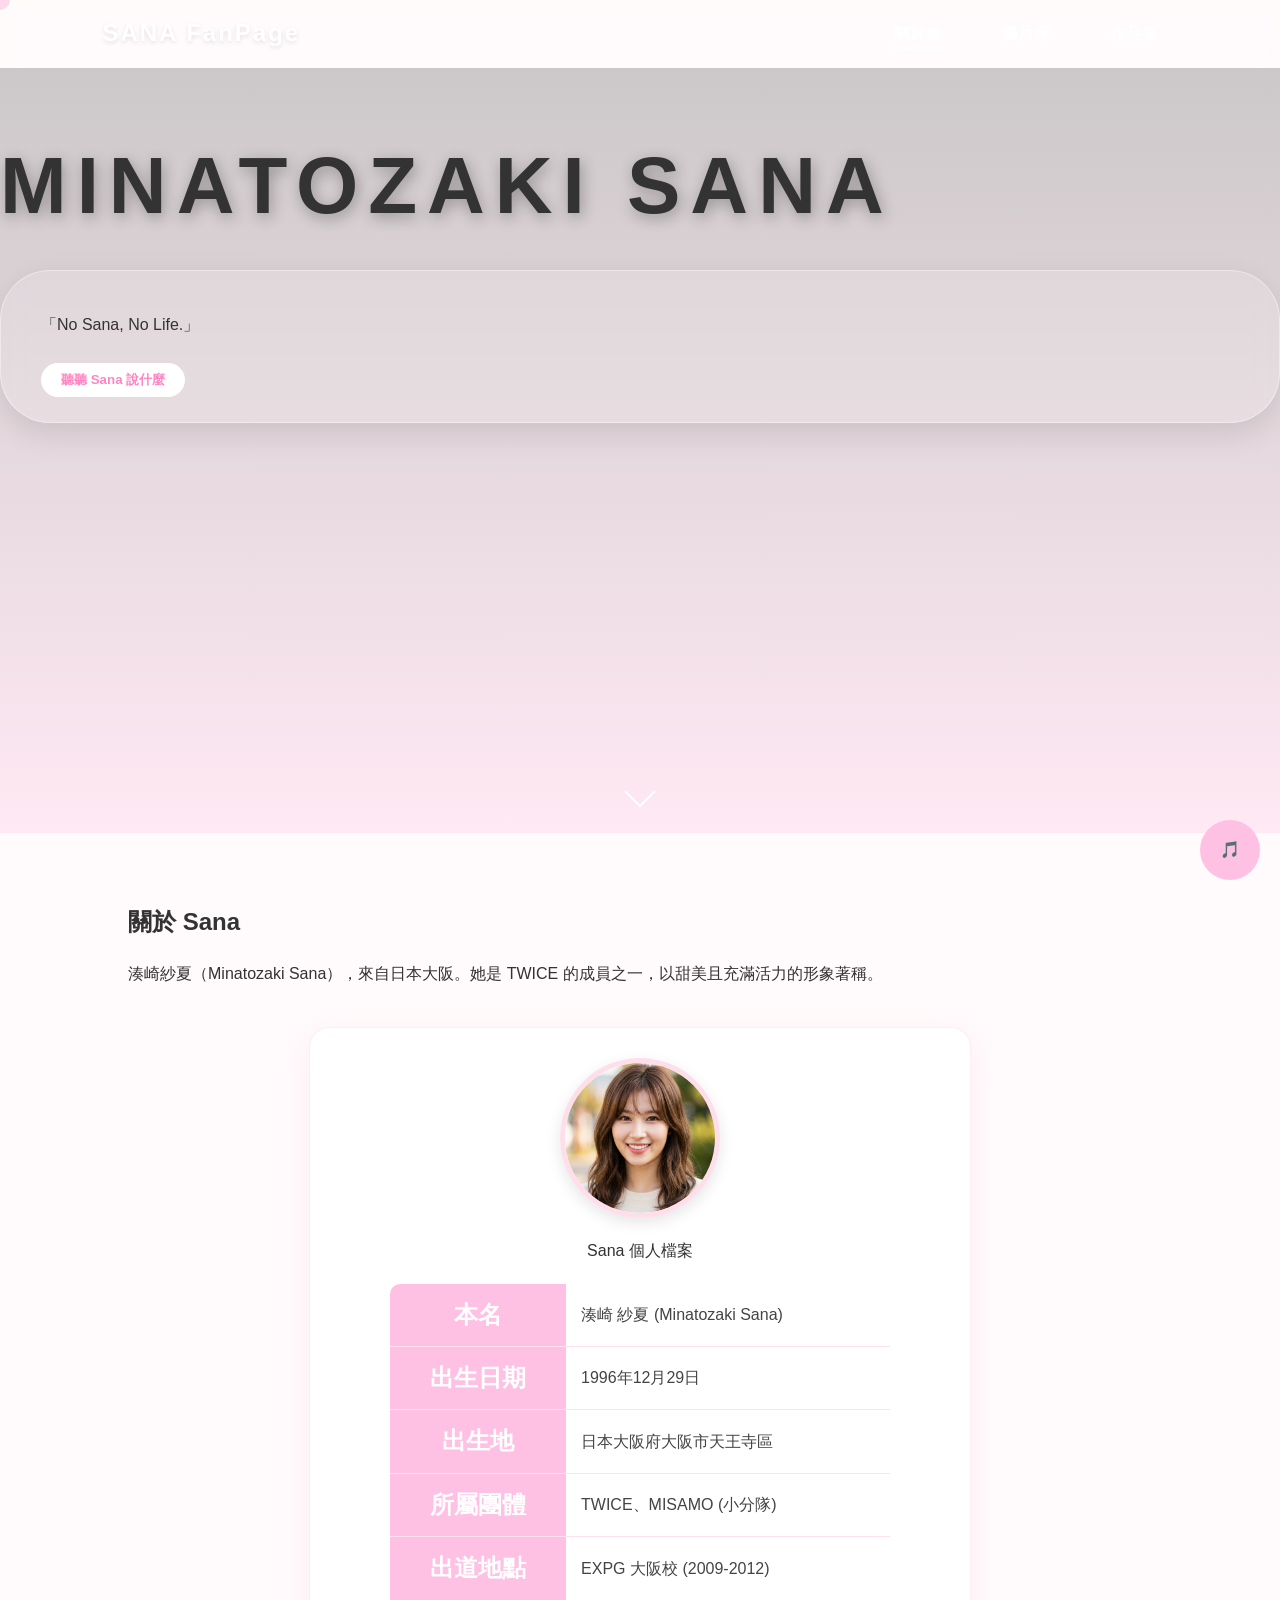
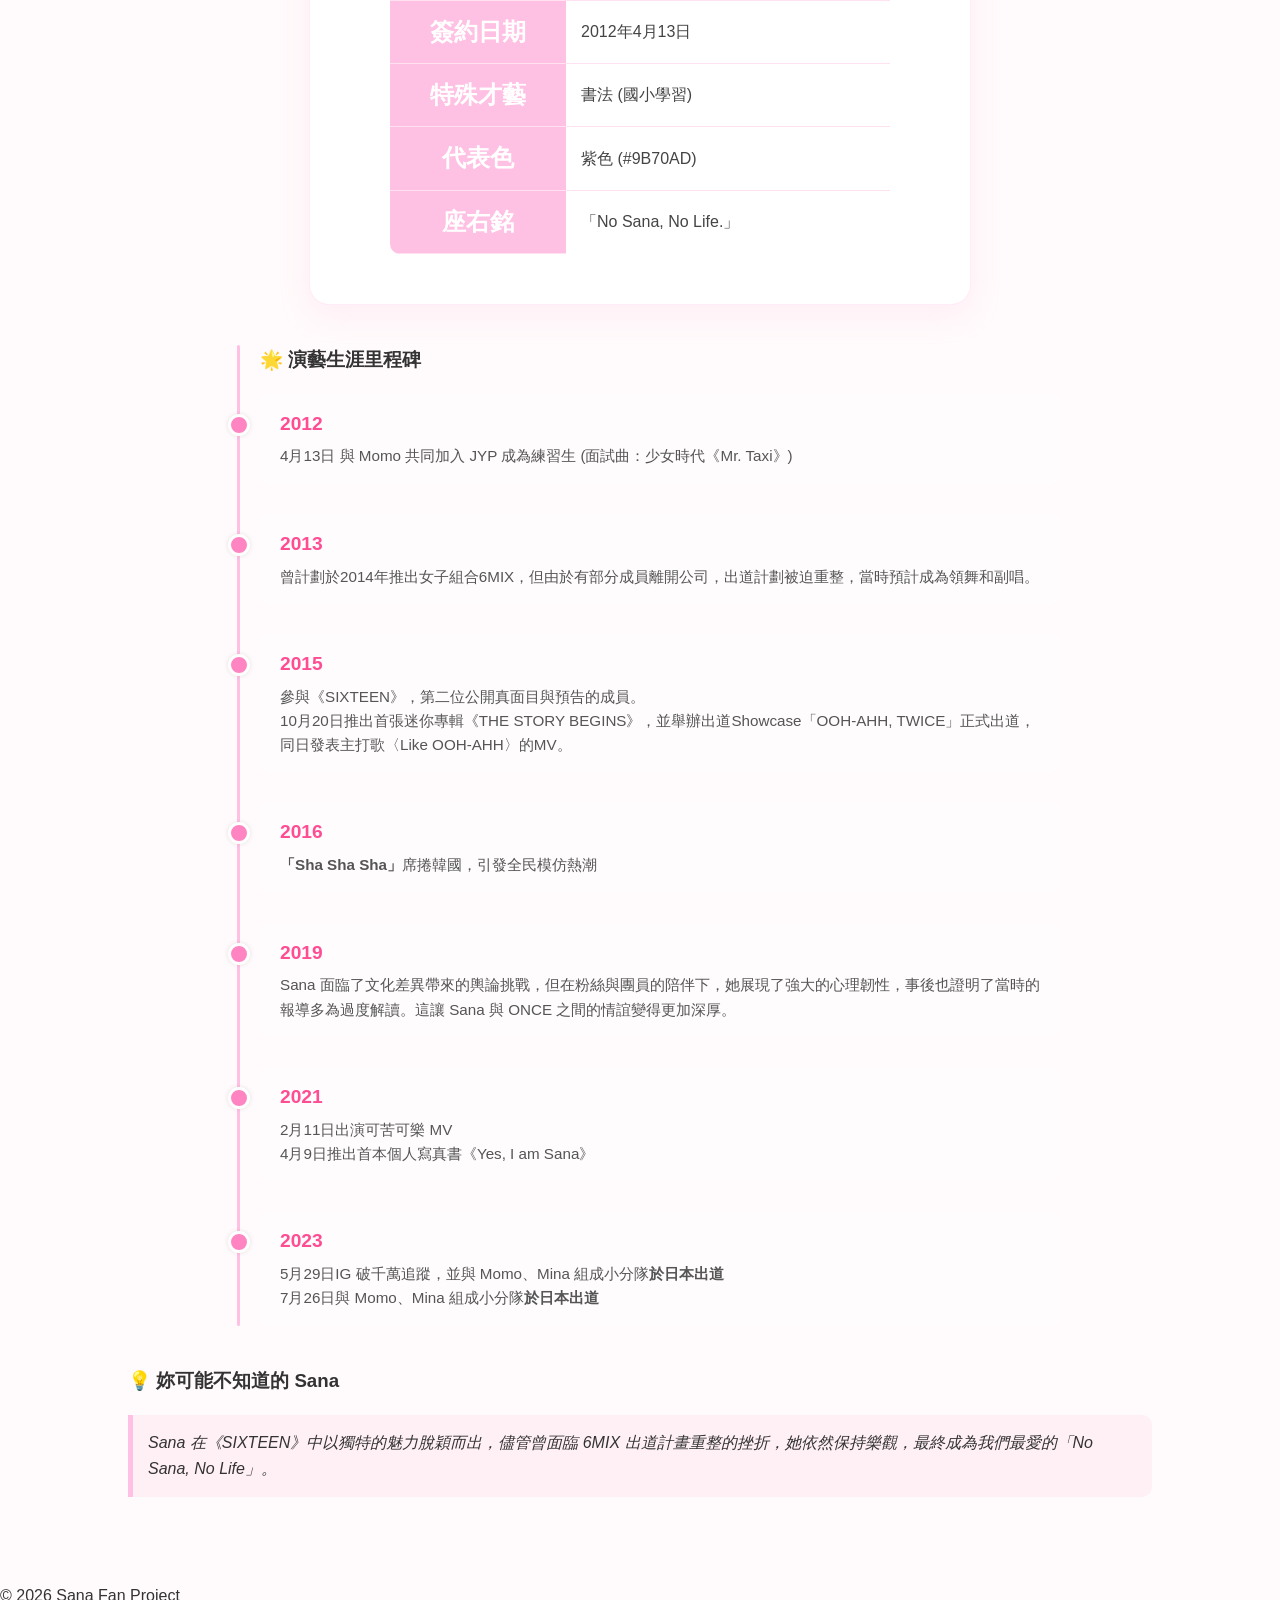
==== commit 4a81f9af: "Add files via upload" ====
--- a/index.html
+++ b/index.html
@@ -52,40 +52,52 @@
 
         <!-- 1. 基本資料表格 -->
         <div>
-            <table class="sana-table">
-                <tr>
-                    <th>本名</th>
-                    <td>湊崎 紗夏 (Minatozaki Sana)</td>
-                </tr>
-            <tr>
-                    <th>出生日期</th>
-                    <td>1996年12月29日</td>
-                </tr>
-                <tr>
-                    <th>出生地</th>
-                    <td>日本大阪府大阪市天王寺區</td>
-                </tr>
-                <tr>
-                    <th>出生日期</th>
-                    <td>1996年12月29日</td>
-                </tr>
-                <tr>
-                    <th>出道地點</th>
-                    <td>EXPG 大阪校 (2009-2012)</td>
-                </tr>
-                <tr>
-                    <th>簽約日期</th>
-                    <td>2012年4月13日</td>
-                </tr>
-                <tr>
-                    <th>特殊才藝</th>
-                    <td>書法 (國小學習)</td>
-                </tr>
-                <tr>
-                    <th>代表色</th>
-                    <td>紫色 (#9B70AD)</td>
-                </tr>
-            </table>
+            <div class="profile-card">
+                <table class="sana-table">
+                    <img src="sana-profile.png" alt="" class="profile-img">
+                    <thead>
+                        <tr colspan="2">Sana 個人檔案</tr>
+                    </thead>
+                    <tbody>
+                        <tr>
+                            <th class="label">本名</th>
+                            <td>湊崎 紗夏 (Minatozaki Sana)</td>
+                        </tr>
+                        <tr>
+                            <th class="label">出生日期</th>
+                            <td>1996年12月29日</td>
+                        </tr>
+                        <tr>
+                            <th class="label">出生地</th>
+                            <td>日本大阪府大阪市天王寺區</td>
+                        </tr>
+                        <tr>
+                            <th class="label">所屬團體</th>
+                            <td>TWICE、MISAMO (小分隊)</td>
+                        </tr>
+                        <tr>
+                            <th class="label">出道地點</th>
+                            <td>EXPG 大阪校 (2009-2012)</>
+                        </tr>
+                        <tr>
+                            <th class="label">簽約日期</th>
+                            <td>2012年4月13日</td>
+                        </tr>
+                        <tr>
+                            <th class="label">特殊才藝</th>
+                            <td>書法 (國小學習)</td>
+                        </tr>
+                        <tr>
+                            <th class="label">代表色</th>
+                            <td>紫色 (#9B70AD)</td>
+                        </tr>
+                        <tr>
+                            <th class="label">座右銘</th>
+                            <td>「No Sana, No Life.」</td>
+                        </tr>
+                    </tbody>
+                </table>
+            </div>
         </div>
 
         <!-- 2. 生涯時間軸 -->
--- a/style.css
+++ b/style.css
@@ -145,6 +145,78 @@
 .active-page {
     border-bottom: 2px solid white;
     color: #ffd1e8 !important;
+}
+
+/* 個人檔案卡片容器 */
+.profile-card {
+    max-width: 600px;
+    margin: 40px auto;
+    background: white;
+    padding: 30px;
+    border-radius: 20px;
+    box-shadow: 0 10px 30px rgba(255, 193, 227, 0.2); /* 粉色微光陰影 */
+    border: 1px solid rgba(255, 193, 227, 0.3);
+    text-align: center; /* 讓內部的文字內容預設置中 */
+}
+
+.sana-table {
+    width: 100%;
+    border-collapse: collapse;
+    font-size: 1rem;
+    border-collapse: collapse;
+    background-color: transparent;
+}
+/* 表格標題 */
+.sana-table th {
+    font-size: 1.5rem;
+    color: #ff4d94;
+    padding: 15px 0;
+    border-bottom: 2px solid #ffdeeb;
+    text-align: center;
+}
+
+/* 表格內容 */
+.sana-table td {
+    padding: 18px 15px;
+    border-bottom: 1px solid #fff0f6;
+    color: #444;
+    text-align: left;  /* 表格內容改回靠左比較專業 */
+}
+
+/* 左側標籤欄 (加粗並改色) */
+.sana-table td.label {
+    font-weight: bold;
+    color: #ff85c2;
+    width: 35%;
+    /* 固定寬度，防止排版偏移 */
+    background-color: #fffafc;
+    /* 給標籤一點淺色背景區分 */
+    border-radius: 8px 0 0 8px;
+}
+
+/* 滑鼠移上去時，該行會輕微變色 */
+.sana-table tr:hover td {
+    background-color: #fffafc;
+    color: #ff4d94;
+    transition: 0.3s;
+}
+
+/* 移除最後一行的底線 */
+.sana-table tr:last-child td {
+    border-bottom: none;
+}
+
+/* 在 HTML 加入一張 class="profile-img" 的圖片 */
+.profile-img {
+    width: 150px;
+    height: 150px;
+    border-radius: 50%;
+    border: 5px solid #ffdeeb;
+    margin: 0 auto 20px;
+    /* 置中且與下方保持距離 */
+    display: block;
+    object-fit: cover;
+    box-shadow: 0 5px 15px rgba(0, 0, 0, 0.1);
 }
 
 /* 時間軸主容器 */
